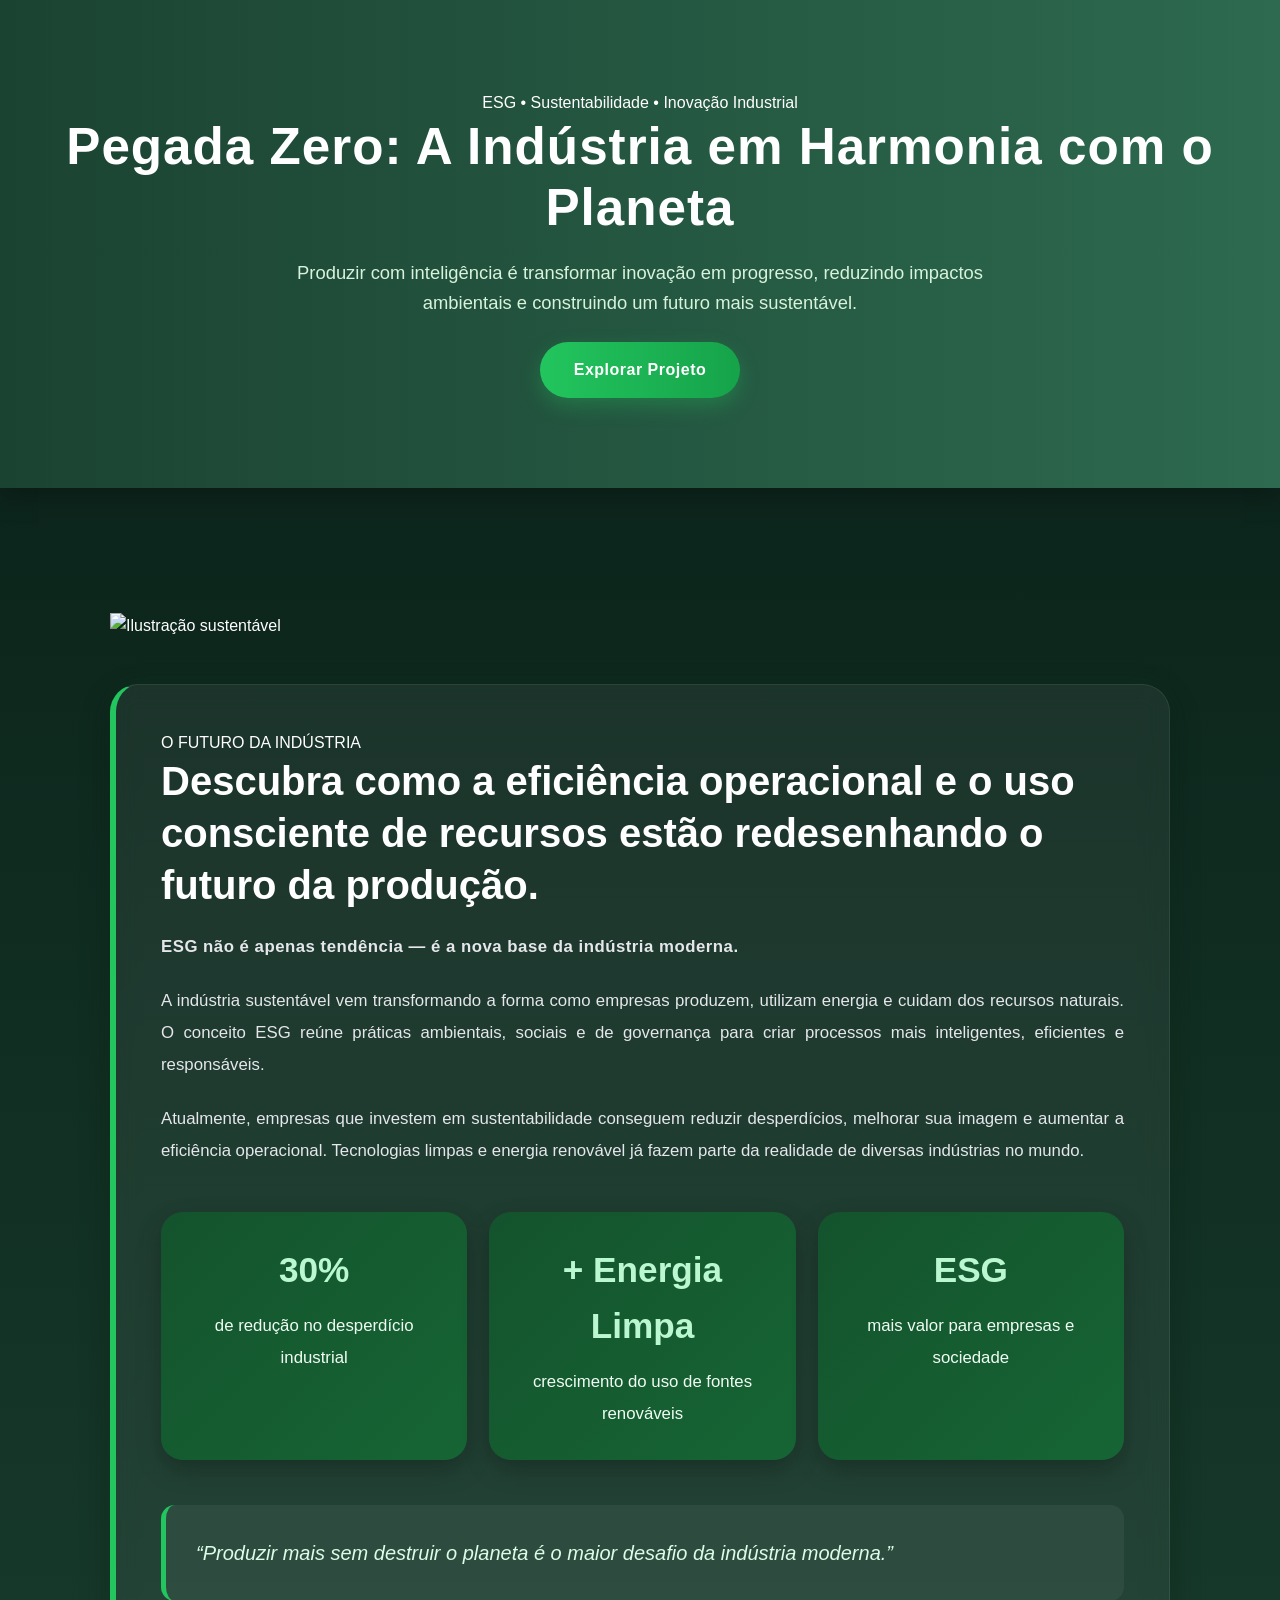
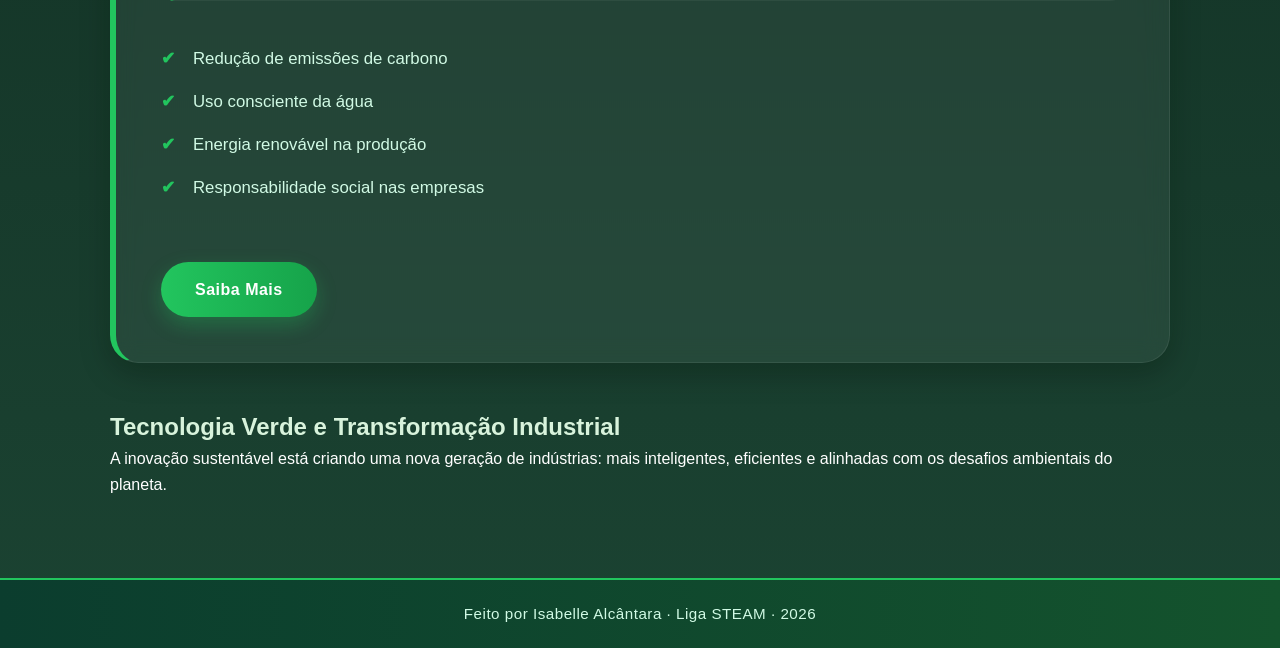
==== PI Guiado - Inicio Guiado/index.html @ 52910579 "Primeiro commit" ====
<!DOCTYPE html>
<html lang="pt-BR">

<head>
  <meta charset="UTF-8">
  <meta name="viewport" content="width=device-width, initial-scale=1.0">

  <!-- ========================================================
       NÍVEL 1 — CARTAZ DIGITAL
       Liga STEAM / ArcelorMittal
  ========================================================

       Esta é a vara. Você pesca.

       O QUE FAZER:
       1. Troque o título da aba (tag <title> abaixo)
       2. Pense no recorte do tema (água? aço verde? reciclagem? energia?)
       3. Vá descendo o arquivo e preenchendo cada bloco marcado com TODO

  ======================================================== -->

  <title>Pegada Zero: A Indústria em Harmonia com o Planeta</title>

  <link rel="stylesheet" href="style.css">
</head>

<body>

  <!-- ========================================================
       HERO / CABEÇALHO PRINCIPAL
  ======================================================== -->

  <header class="hero">

    <div class="overlay"></div>

    <div class="hero-conteudo">

      <span class="tag">
        ESG • Sustentabilidade • Inovação Industrial
      </span>

      <h1>
        Pegada Zero:
        <span>A Indústria em Harmonia com o Planeta</span>
      </h1>

      <p class="descricao">
        Produzir com inteligência é transformar inovação em progresso,
        reduzindo impactos ambientais e construindo um futuro mais sustentável.
      </p>

      <div class="hero-botoes">

        <a href="#" class="botao">
          Explorar Projeto
        </a>

        

      </div>

    </div>

  </header>

  <!-- ========================================================
       CONTEÚDO PRINCIPAL
  ======================================================== -->

  <main>

    <!-- ========================================================
         IMAGEM PRINCIPAL
    ======================================================== -->

    <section class="imagem-topo">

      <img
  class="imagem-principal"
  src="https://plus.unsplash.com/premium_vector-1719367139211-4d32231bd87e?w=500&auto=format&fit=crop&q=60"
  alt="Ilustração sustentável"
>

    </section>

    <!-- ========================================================
         SEÇÃO DESTAQUE
    ======================================================== -->

    <section class="destaque">

      <span class="mini-tag">
        O FUTURO DA INDÚSTRIA
      </span>

      <h2>
        Descubra como a eficiência operacional e o uso consciente
        de recursos estão redesenhando o futuro da produção.
      </h2>

      <p class="subtitulo">
        ESG não é apenas tendência — é a nova base da indústria moderna.
      </p>

    

      <p>
        A indústria sustentável vem transformando a forma como empresas produzem,
        utilizam energia e cuidam dos recursos naturais. O conceito ESG reúne práticas
        ambientais, sociais e de governança para criar processos mais inteligentes,
        eficientes e responsáveis.
      </p>

      <p>
        Atualmente, empresas que investem em sustentabilidade conseguem reduzir desperdícios,
        melhorar sua imagem e aumentar a eficiência operacional. Tecnologias limpas
        e energia renovável já fazem parte da realidade de diversas indústrias no mundo.
      </p>

      <!-- ========================================================
           CARDS DE DADOS
      ======================================================== -->

      <div class="dados">

        <div class="card">
          <h3>30%</h3>
          <p>de redução no desperdício industrial</p>
        </div>

        <div class="card">
          <h3>+ Energia Limpa</h3>
          <p>crescimento do uso de fontes renováveis</p>
        </div>

        <div class="card">
          <h3>ESG</h3>
          <p>mais valor para empresas e sociedade</p>
        </div>

      </div>

      <!-- ========================================================
           FRASE DE IMPACTO
      ======================================================== -->

      <blockquote>
        “Produzir mais sem destruir o planeta é o maior desafio da indústria moderna.”
      </blockquote>

      <!-- ========================================================
           LISTA DE AÇÕES
      ======================================================== -->

      <ul>
        <li>Redução de emissões de carbono</li>
        <li>Uso consciente da água</li>
        <li>Energia renovável na produção</li>
        <li>Responsabilidade social nas empresas</li>
      </ul>

      <!-- ========================================================
           BOTÃO
      ======================================================== -->

      <a href="#" class="botao">
        Saiba Mais
      </a>

    </section>

    <!-- ========================================================
         SEÇÃO EXTRA
    ======================================================== -->

    <section class="extra">

      <h2>
        Tecnologia Verde e Transformação Industrial
      </h2>

      <p>
        A inovação sustentável está criando uma nova geração de indústrias:
        mais inteligentes, eficientes e alinhadas com os desafios ambientais do planeta.
      </p>

    </section>

  </main>

  <!-- ========================================================
       RODAPÉ
  ======================================================== -->

  <footer>

  <p>
    Feito por Isabelle Alcântara · Liga STEAM · 2026
  </p>

</footer>
---- PI Guiado - Inicio Guiado/style.css ----
/* ========================================================
   RESET BÁSICO
======================================================== */

* {
  margin: 0;
  padding: 0;
  box-sizing: border-box;
}

/* ========================================================
   BODY
======================================================== */

body {
  font-family: Arial, sans-serif;
  line-height: 1.6;

  background: linear-gradient(to bottom, #081c15, #1b4332);

  color: #ffffff;
}

/* ========================================================
   HEADER / HERO
======================================================== */

header {
  background: linear-gradient(to right, #1b4332, #2d6a4f);

  color: white;

  text-align: center;

  padding: 90px 20px;

  box-shadow: 0 8px 25px rgba(0, 0, 0, 0.25);
}

header h1 {
  font-size: 3.2rem;

  margin-bottom: 20px;

  letter-spacing: 1px;

  line-height: 1.2;
}

header p {
  max-width: 750px;

  margin: 0 auto;

  font-size: 1.15rem;

  color: #d8f3dc;
}

/* ========================================================
   MAIN
======================================================== */

main {
  max-width: 1100px;

  margin: 60px auto;

  padding: 20px;
}

/* ========================================================
   IMAGEM GLOBAL
======================================================== */

img {
  max-width: 100%;
}

/* ========================================================
   SEÇÃO DESTAQUE
======================================================== */

.destaque {
  background: rgba(255, 255, 255, 0.06);

  border: 1px solid rgba(255, 255, 255, 0.08);

  border-left: 6px solid #22c55e;

  border-radius: 28px;

  backdrop-filter: blur(12px);

  padding: 45px;

  color: white;

  transition: 0.4s ease;

  box-shadow:
    0 10px 30px rgba(0, 0, 0, 0.25),
    0 0 30px rgba(34, 197, 94, 0.05);
}

/* ========================================================
   EFEITO HOVER NA SEÇÃO
======================================================== */

.destaque:hover {
  background: rgba(26, 95, 122, 0.18);

  transform: translateY(-4px);

  box-shadow:
    0 15px 35px rgba(0, 0, 0, 0.3),
    0 0 25px rgba(26, 95, 122, 0.25);
}

/* ========================================================
   TÍTULOS
======================================================== */

.destaque h2 {
  font-size: 2.5rem;

  line-height: 1.3;

  margin-bottom: 20px;

  color: #ffffff;

  transition: 0.3s ease;
}

.destaque:hover h2 {
  color: #bbf7d0;
}

section h2 {
  color: #d8f3dc;
}

/* ========================================================
   SUBTÍTULO
======================================================== */

.subtitulo {
  font-size: 1.2rem;

  color: #86efac;

  margin-bottom: 35px;

  font-weight: 600;

  letter-spacing: 0.5px;
}

/* ========================================================
   FOTO PRINCIPAL
======================================================== */

.destaque img {
  width: 55%;

  max-width: 480px;

  height: auto;

  display: block;

  margin: 40px auto;

  border-radius: 24px;

  object-fit: cover;

  border: 3px solid rgba(255, 255, 255, 0.08);

  box-shadow:
    0 15px 35px rgba(0, 0, 0, 0.35),
    0 0 25px rgba(34, 197, 94, 0.15);

  transition: 0.4s ease;
}

/* ========================================================
   EFEITO DA FOTO
======================================================== */

.destaque img:hover {
  transform: scale(1.02);

  box-shadow:
    0 20px 45px rgba(0, 0, 0, 0.4),
    0 0 35px rgba(34, 197, 94, 0.25);
}

/* ========================================================
   PARÁGRAFOS
======================================================== */

.destaque p {
  font-size: 1.05rem;

  line-height: 1.9;

  margin-bottom: 22px;

  color: #e5e7eb;

  text-align: justify;

  transition: 0.3s ease;
}

.destaque:hover p {
  color: #f5ebe0;
}

/* ========================================================
   CARDS
======================================================== */

.dados {
  display: flex;

  flex-wrap: wrap;

  gap: 22px;

  margin: 45px 0;
}

.card {
  flex: 1;

  min-width: 220px;

  background: linear-gradient(135deg, #14532d, #166534);

  padding: 30px;

  border-radius: 22px;

  text-align: center;

  transition: 0.3s ease;

  box-shadow: 0 10px 25px rgba(0, 0, 0, 0.25);
}

.card:hover {
  transform: translateY(-8px) scale(1.02);
}

.card h3 {
  font-size: 2.2rem;

  color: #bbf7d0;

  margin-bottom: 12px;
}

.card p {
  margin: 0;

  color: #f0fdf4;

  text-align: center;
}

/* ========================================================
   FRASE DE IMPACTO
======================================================== */

blockquote {
  margin: 45px 0;

  padding: 30px;

  border-left: 5px solid #22c55e;

  background: rgba(255, 255, 255, 0.05);

  border-radius: 14px;

  font-size: 1.25rem;

  font-style: italic;

  color: #dcfce7;

  line-height: 1.8;
}

/* ========================================================
   LISTA
======================================================== */

.destaque ul {
  margin: 35px 0;

  padding-left: 0;
}

.destaque li {
  list-style: none;

  position: relative;

  padding-left: 32px;

  margin-bottom: 16px;

  font-size: 1.05rem;

  color: #d1fae5;
}

.destaque li::before {
  content: "✔";

  position: absolute;

  left: 0;

  color: #22c55e;

  font-weight: bold;
}

/* ========================================================
   BOTÃO
======================================================== */

.botao {
  display: inline-block;

  margin-top: 25px;

  background: linear-gradient(90deg, #22c55e, #16a34a);

  color: white;

  text-decoration: none;

  padding: 15px 34px;

  border-radius: 999px;

  font-weight: bold;

  letter-spacing: 0.5px;

  transition: 0.3s ease;

  box-shadow: 0 8px 20px rgba(34, 197, 94, 0.3);
}

.botao:hover {
  transform: scale(1.05);

  box-shadow: 0 10px 28px rgba(34, 197, 94, 0.5);
}

/* ========================================================
   ESPAÇAMENTO ENTRE SEÇÕES
======================================================== */

section {
  margin-top: 45px;
}

/* ========================================================
   FOOTER
======================================================== */

footer {
  background: linear-gradient(90deg, #0b3d2e, #14532d);

  color: #d1fae5;

  text-align: center;

  padding: 22px;

  margin-top: 60px;

  border-top: 2px solid #22c55e;

  font-size: 0.95rem;

  letter-spacing: 0.5px;
}
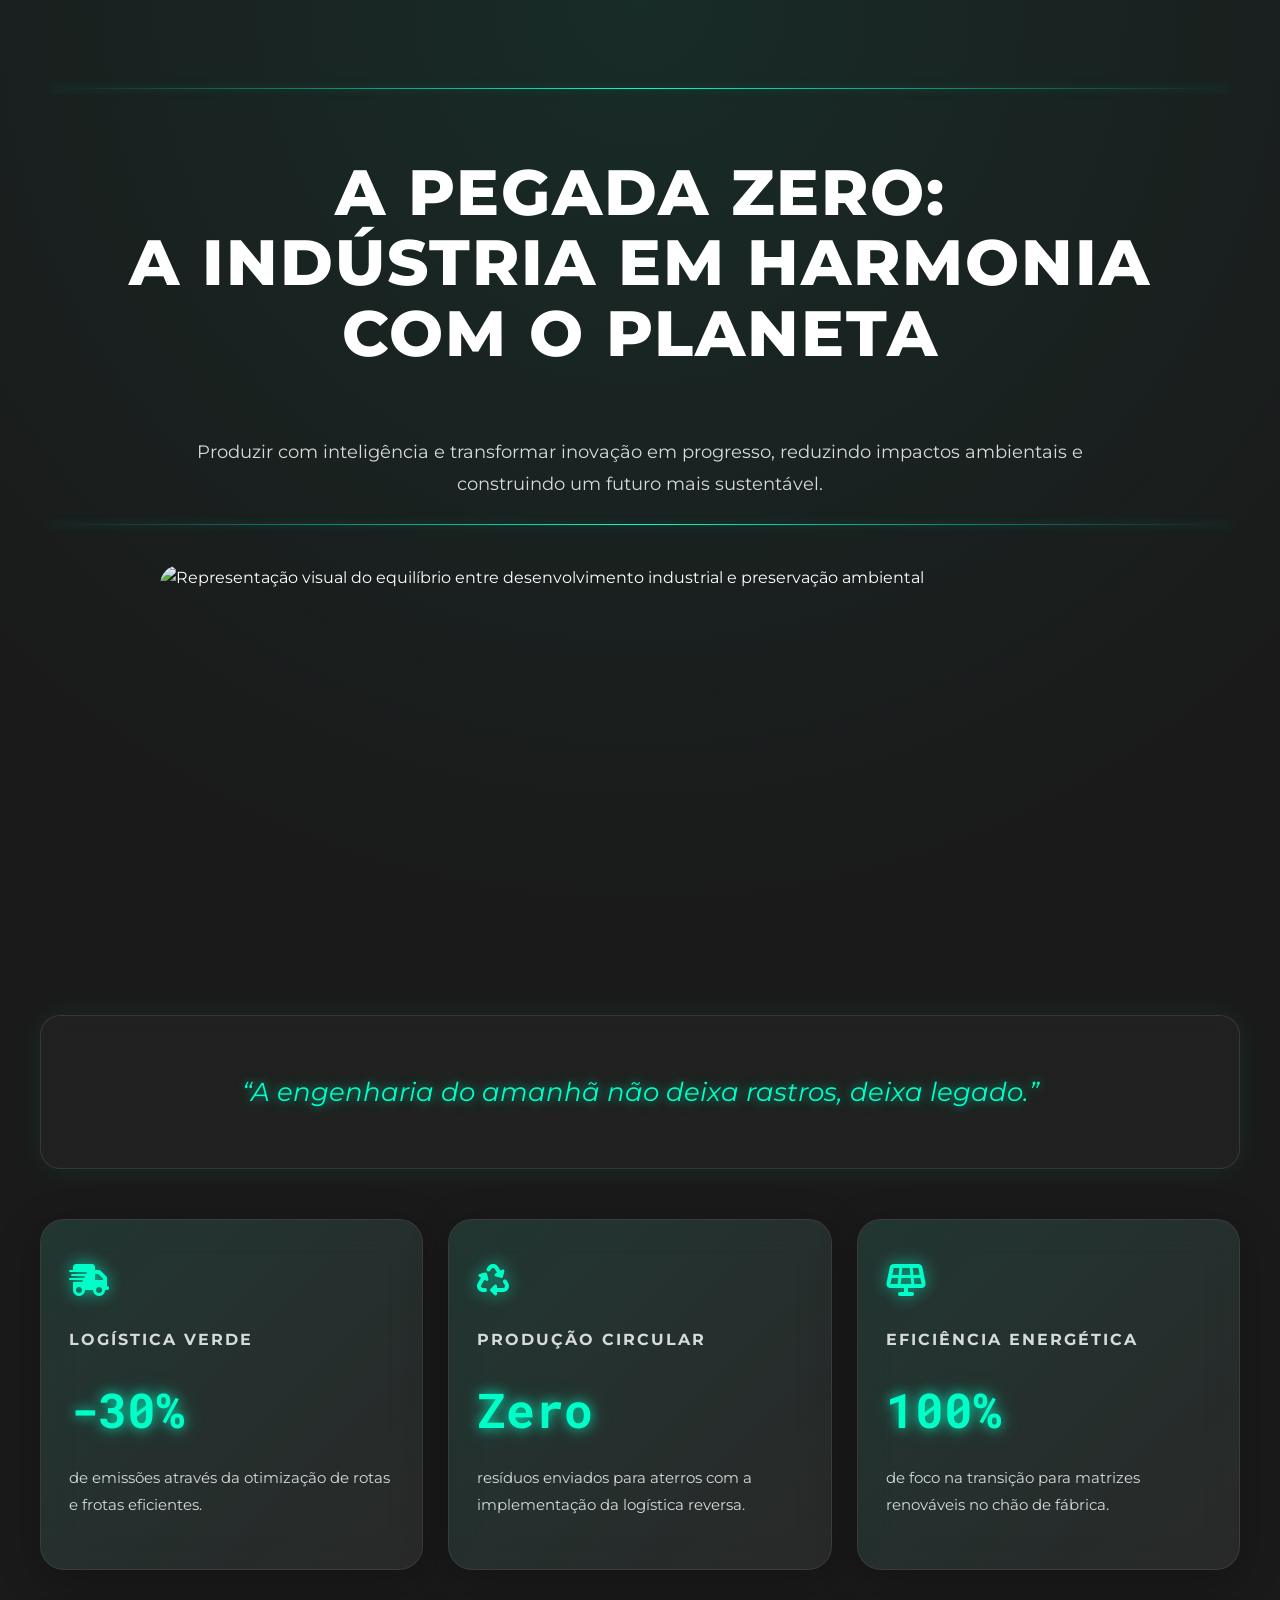
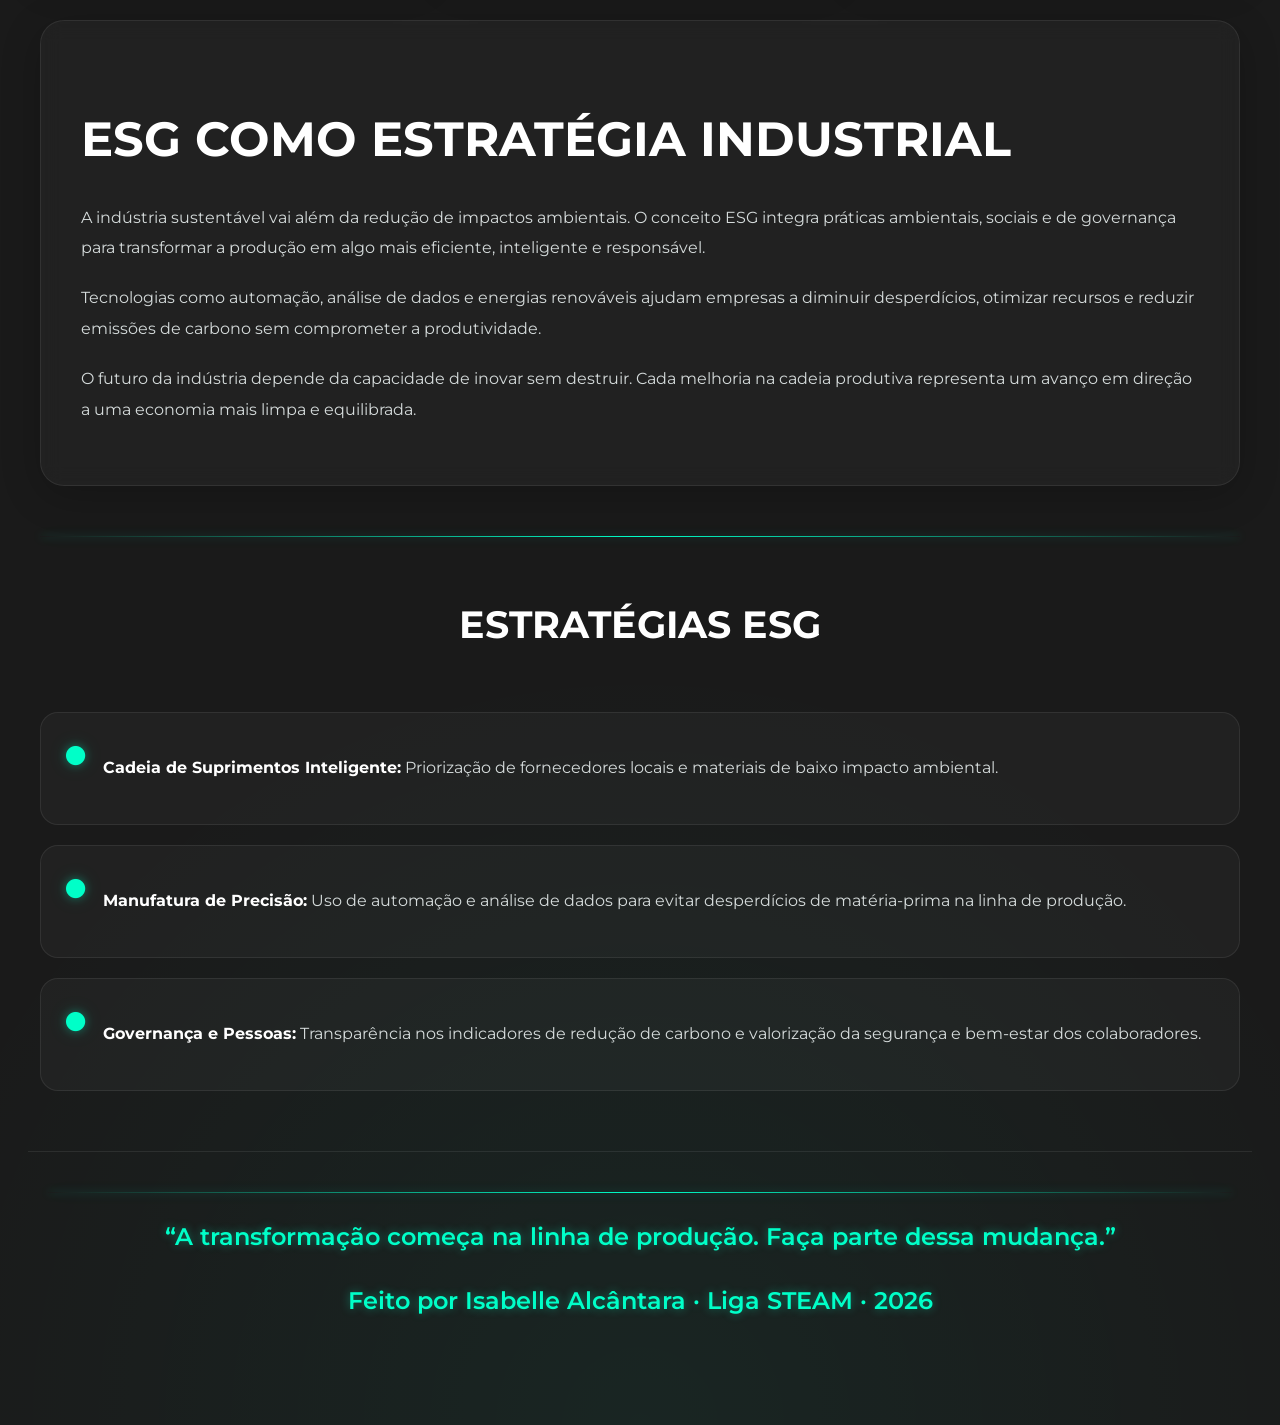
==== commit afe28242: "Atualizando projeto" ====
--- a/PI Guiado - Inicio Guiado/index.html
+++ b/PI Guiado - Inicio Guiado/index.html
@@ -1,6 +1,5 @@
 <!DOCTYPE html>
 <html lang="pt-BR">
-
 <head>
   <meta charset="UTF-8">
   <meta name="viewport" content="width=device-width, initial-scale=1.0">
@@ -8,195 +7,255 @@
   <!-- ========================================================
        NÍVEL 1 — CARTAZ DIGITAL
        Liga STEAM / ArcelorMittal
-  ========================================================
-
-       Esta é a vara. Você pesca.
-
-       O QUE FAZER:
-       1. Troque o título da aba (tag <title> abaixo)
-       2. Pense no recorte do tema (água? aço verde? reciclagem? energia?)
-       3. Vá descendo o arquivo e preenchendo cada bloco marcado com TODO
-
-  ======================================================== -->
-
-  <title>Pegada Zero: A Indústria em Harmonia com o Planeta</title>
-
+       ======================================================== -->
+
+  <title>A Pegada Zero | ESG na Indústria</title>
+
+  
+
+  <!-- GOOGLE FONTS -->
+  <link rel="preconnect" href="https://fonts.googleapis.com">
+  <link rel="preconnect" href="https://fonts.gstatic.com" crossorigin>
+
+  <link href="https://fonts.googleapis.com/css2?family=Montserrat:wght@400;500;600;700;800&family=Roboto+Mono:wght@400;500;700&display=swap" rel="stylesheet">
+
+  <!-- FONT AWESOME -->
+  <link rel="stylesheet"
+    href="https://cdnjs.cloudflare.com/ajax/libs/font-awesome/6.5.2/css/all.min.css"
+  />
+
+  <!-- CSS -->
   <link rel="stylesheet" href="style.css">
+
 </head>
 
 <body>
 
   <!-- ========================================================
-       HERO / CABEÇALHO PRINCIPAL
-  ======================================================== -->
-
-  <header class="hero">
-
-    <div class="overlay"></div>
-
-    <div class="hero-conteudo">
-
-      <span class="tag">
-        ESG • Sustentabilidade • Inovação Industrial
-      </span>
-
-      <h1>
-        Pegada Zero:
-        <span>A Indústria em Harmonia com o Planeta</span>
-      </h1>
-
-      <p class="descricao">
-        Produzir com inteligência é transformar inovação em progresso,
-        reduzindo impactos ambientais e construindo um futuro mais sustentável.
-      </p>
-
-      <div class="hero-botoes">
-
-        <a href="#" class="botao">
-          Explorar Projeto
-        </a>
-
-        
+       CABEÇALHO
+       ======================================================== -->
+  <header>
+
+    <div class="line"></div>
+
+    <h1>
+      A Pegada Zero:
+      <br>
+      A Indústria em Harmonia com o Planeta
+    </h1>
+
+    <p>
+      Produzir com inteligência e transformar inovação em progresso,
+      reduzindo impactos ambientais e construindo um futuro mais sustentável.
+    </p>
+
+    <div class="line"></div>
+
+  </header>
+
+  <!-- ========================================================
+       CONTEÚDO PRINCIPAL
+       ======================================================== -->
+  <main>
+
+    <!-- IMAGEM PRINCIPAL -->
+    <img
+      src="https://images.pexels.com/photos/34287570/pexels-photo-34287570.jpeg"
+      alt="Representação visual do equilíbrio entre desenvolvimento industrial e preservação ambiental"
+      class="banner"
+    >
+
+    <!-- ========================================================
+         FRASE IMPACTO
+         ======================================================== -->
+    <section class="impact">
+
+      <p>
+        “A engenharia do amanhã não deixa rastros, deixa legado.”
+      </p>
+
+    </section>
+
+    <!-- ========================================================
+         CARDS ESG
+         ======================================================== -->
+    <section class="cards">
+
+      <!-- CARD 1 -->
+      <article class="card">
+
+        <div class="card-content">
+
+          <div class="icon">
+            <i class="fa-solid fa-truck-fast"></i>
+          </div>
+
+          <h3>Logística Verde</h3>
+
+          <div class="metric">-30%</div>
+
+          <p>
+            de emissões através da otimização de rotas
+            e frotas eficientes.
+          </p>
+
+        </div>
+
+      </article>
+
+      <!-- CARD 2 -->
+      <article class="card">
+
+        <div class="card-content">
+
+          <div class="icon">
+            <i class="fa-solid fa-recycle"></i>
+          </div>
+
+          <h3>Produção Circular</h3>
+
+          <div class="metric">Zero</div>
+
+          <p>
+            resíduos enviados para aterros com a
+            implementação da logística reversa.
+          </p>
+
+        </div>
+
+      </article>
+
+      <!-- CARD 3 -->
+      <article class="card">
+
+        <div class="card-content">
+
+          <div class="icon">
+            <i class="fa-solid fa-solar-panel"></i>
+          </div>
+
+          <h3>Eficiência Energética</h3>
+
+          <div class="metric">100%</div>
+
+          <p>
+            de foco na transição para matrizes renováveis
+            no chão de fábrica.
+          </p>
+
+        </div>
+
+      </article>
+
+    </section>
+
+    <!-- ========================================================
+         BLOCO PRINCIPAL
+         ======================================================== -->
+    <section class="destaque">
+
+      <h2>ESG como Estratégia Industrial</h2>
+
+      <p>
+        A indústria sustentável vai além da redução de impactos ambientais.
+        O conceito ESG integra práticas ambientais, sociais e de governança
+        para transformar a produção em algo mais eficiente, inteligente e responsável.
+      </p>
+
+      <p>
+        Tecnologias como automação, análise de dados e energias renováveis
+        ajudam empresas a diminuir desperdícios, otimizar recursos e reduzir
+        emissões de carbono sem comprometer a produtividade.
+      </p>
+
+      <p>
+        O futuro da indústria depende da capacidade de inovar sem destruir.
+        Cada melhoria na cadeia produtiva representa um avanço em direção
+        a uma economia mais limpa e equilibrada.
+      </p>
+
+    </section>
+
+    <!-- ========================================================
+         LISTA DE AÇÕES
+         ======================================================== -->
+    <section class="actions">
+
+      <div class="line"></div>
+
+      <h2>Estratégias ESG</h2>
+
+      <div class="action-list">
+
+        <div class="action-item">
+
+          <div class="bullet">
+            <i class="fa-solid fa-circle"></i>
+          </div>
+
+          <p>
+            <strong>Cadeia de Suprimentos Inteligente:</strong>
+            Priorização de fornecedores locais e materiais
+            de baixo impacto ambiental.
+          </p>
+
+        </div>
+
+        <div class="action-item">
+
+          <div class="bullet">
+            <i class="fa-solid fa-circle"></i>
+          </div>
+
+          <p>
+            <strong>Manufatura de Precisão:</strong>
+            Uso de automação e análise de dados
+            para evitar desperdícios de matéria-prima
+            na linha de produção.
+          </p>
+
+        </div>
+
+        <div class="action-item">
+
+          <div class="bullet">
+            <i class="fa-solid fa-circle"></i>
+          </div>
+
+          <p>
+            <strong>Governança e Pessoas:</strong>
+            Transparência nos indicadores de redução
+            de carbono e valorização da segurança e
+            bem-estar dos colaboradores.
+          </p>
+
+        </div>
 
       </div>
 
-    </div>
-
-  </header>
-
-  <!-- ========================================================
-       CONTEÚDO PRINCIPAL
-  ======================================================== -->
-
-  <main>
-
-    <!-- ========================================================
-         IMAGEM PRINCIPAL
-    ======================================================== -->
-
-    <section class="imagem-topo">
-
-      <img
-  class="imagem-principal"
-  src="https://plus.unsplash.com/premium_vector-1719367139211-4d32231bd87e?w=500&auto=format&fit=crop&q=60"
-  alt="Ilustração sustentável"
->
-
-    </section>
-
-    <!-- ========================================================
-         SEÇÃO DESTAQUE
-    ======================================================== -->
-
-    <section class="destaque">
-
-      <span class="mini-tag">
-        O FUTURO DA INDÚSTRIA
-      </span>
-
-      <h2>
-        Descubra como a eficiência operacional e o uso consciente
-        de recursos estão redesenhando o futuro da produção.
-      </h2>
-
-      <p class="subtitulo">
-        ESG não é apenas tendência — é a nova base da indústria moderna.
-      </p>
-
-    
-
-      <p>
-        A indústria sustentável vem transformando a forma como empresas produzem,
-        utilizam energia e cuidam dos recursos naturais. O conceito ESG reúne práticas
-        ambientais, sociais e de governança para criar processos mais inteligentes,
-        eficientes e responsáveis.
-      </p>
-
-      <p>
-        Atualmente, empresas que investem em sustentabilidade conseguem reduzir desperdícios,
-        melhorar sua imagem e aumentar a eficiência operacional. Tecnologias limpas
-        e energia renovável já fazem parte da realidade de diversas indústrias no mundo.
-      </p>
-
-      <!-- ========================================================
-           CARDS DE DADOS
-      ======================================================== -->
-
-      <div class="dados">
-
-        <div class="card">
-          <h3>30%</h3>
-          <p>de redução no desperdício industrial</p>
-        </div>
-
-        <div class="card">
-          <h3>+ Energia Limpa</h3>
-          <p>crescimento do uso de fontes renováveis</p>
-        </div>
-
-        <div class="card">
-          <h3>ESG</h3>
-          <p>mais valor para empresas e sociedade</p>
-        </div>
-
-      </div>
-
-      <!-- ========================================================
-           FRASE DE IMPACTO
-      ======================================================== -->
-
-      <blockquote>
-        “Produzir mais sem destruir o planeta é o maior desafio da indústria moderna.”
-      </blockquote>
-
-      <!-- ========================================================
-           LISTA DE AÇÕES
-      ======================================================== -->
-
-      <ul>
-        <li>Redução de emissões de carbono</li>
-        <li>Uso consciente da água</li>
-        <li>Energia renovável na produção</li>
-        <li>Responsabilidade social nas empresas</li>
-      </ul>
-
-      <!-- ========================================================
-           BOTÃO
-      ======================================================== -->
-
-      <a href="#" class="botao">
-        Saiba Mais
-      </a>
-
-    </section>
-
-    <!-- ========================================================
-         SEÇÃO EXTRA
-    ======================================================== -->
-
-    <section class="extra">
-
-      <h2>
-        Tecnologia Verde e Transformação Industrial
-      </h2>
-
-      <p>
-        A inovação sustentável está criando uma nova geração de indústrias:
-        mais inteligentes, eficientes e alinhadas com os desafios ambientais do planeta.
-      </p>
-
     </section>
 
   </main>
 
   <!-- ========================================================
        RODAPÉ
-  ======================================================== -->
-
+       ======================================================== -->
   <footer>
 
-  <p>
-    Feito por Isabelle Alcântara · Liga STEAM · 2026
-  </p>
-
-</footer>+    <div class="line"></div>
+
+    <p>
+      “A transformação começa na linha de produção.
+      Faça parte dessa mudança.”
+    </p>
+
+    <span>
+       <p> Feito por Isabelle Alcântara · Liga STEAM · 2026 
+
+       </p>
+    </span>
+
+  </footer>
+
+</body>
+</html>
--- a/PI Guiado - Inicio Guiado/style.css
+++ b/PI Guiado - Inicio Guiado/style.css
@@ -1,396 +1,490 @@
-/* ========================================================
-   RESET BÁSICO
-======================================================== */
-
-* {
+<style>
+
+/* ===== RESET BÁSICO — não precisa mexer ===== */
+
+*{
   margin: 0;
   padding: 0;
   box-sizing: border-box;
 }
 
-/* ========================================================
-   BODY
-======================================================== */
-
-body {
+body{
   font-family: Arial, sans-serif;
   line-height: 1.6;
-
-  background: linear-gradient(to bottom, #081c15, #1b4332);
-
-  color: #ffffff;
-}
-
-/* ========================================================
-   HEADER / HERO
-======================================================== */
-
-header {
-  background: linear-gradient(to right, #1b4332, #2d6a4f);
-
-  color: white;
+}
+
+/* =====================================================
+   AQUI COMEÇA O QUE É SEU
+===================================================== */
+
+/* ===== VARIÁVEIS ===== */
+
+:root{
+  --bg: #1A1A1A;
+  --primary: #00FFC8;
+  --white: #FFFFFF;
+  --text: #D5DBDB;
+
+  --glass: rgba(255,255,255,0.05);
+  --border: rgba(255,255,255,0.10);
+
+  --shadow:
+    0 0 8px rgba(0,255,200,0.35),
+    0 0 20px rgba(0,255,200,0.15);
+
+  --gradient:
+    linear-gradient(
+      135deg,
+      rgba(0,255,200,0.10),
+      rgba(255,255,255,0.02)
+    );
+}
+
+/* ===== BODY ===== */
+
+body{
+  background:
+    radial-gradient(circle at top, rgba(0,255,200,0.08), transparent 30%),
+    radial-gradient(circle at bottom, rgba(0,255,200,0.05), transparent 25%),
+    var(--bg);
+
+  color: var(--white);
+
+  font-family: 'Montserrat', sans-serif;
+
+  min-height: 100vh;
+
+  padding: 40px 20px;
+
+  overflow-x: hidden;
+}
+
+/* ===== CABEÇALHO ===== */
+
+header{
 
   text-align: center;
 
-  padding: 90px 20px;
-
-  box-shadow: 0 8px 25px rgba(0, 0, 0, 0.25);
-}
-
-header h1 {
-  font-size: 3.2rem;
+  display: flex;
+  flex-direction: column;
+  gap: 25px;
+
+  padding: 40px 20px;
+}
+
+header h1{
+
+  font-size: clamp(2.5rem, 5vw, 5rem);
+
+  line-height: 1.1;
+
+  font-weight: 800;
+
+  text-transform: uppercase;
+
+  letter-spacing: 2px;
+}
+
+header p{
+
+  max-width: 900px;
+
+  margin: 0 auto;
+
+  color: var(--text);
+
+  font-size: 1.1rem;
+
+  line-height: 1.8;
+}
+
+/* ===== LINHA DECORATIVA ===== */
+
+.line{
+
+  width: 100%;
+
+  height: 1px;
+
+  background: linear-gradient(
+    to right,
+    transparent,
+    var(--primary),
+    transparent
+  );
+
+  box-shadow: var(--shadow);
+}
+
+/* ===== CONTEÚDO PRINCIPAL ===== */
+
+main{
+
+  max-width: 1200px;
+
+  margin: 0 auto;
+
+  display: flex;
+
+  flex-direction: column;
+
+  gap: 50px;
+}
+
+/* ===== IMAGEM ===== */
+
+img{
+
+ width: 80%;
+
+ height: 400px;
+
+ object-fit: cover;
+
+ display: block;
+
+ margin: 0 auto;
+
+ border-radius: 20px;
+}
+
+/* ===== FRASE IMPACTO ===== */
+
+.impact{
+
+  text-align: center;
+
+  padding: 30px;
+
+  border-radius: 20px;
+
+  background: rgba(255,255,255,0.03);
+
+  border: 1px solid var(--border);
+
+  backdrop-filter: blur(10px);
+
+  box-shadow: 0 0 30px rgba(0,255,200,0.08);
+}
+
+.impact p{
+
+  font-size: clamp(1.2rem, 2vw, 2rem);
+
+  font-style: italic;
+
+  color: var(--primary);
+
+  text-shadow:
+    0 0 10px rgba(0,255,200,0.5),
+    0 0 20px rgba(0,255,200,0.3);
+}
+
+/* ===== CARDS ===== */
+
+.cards{
+
+  display: grid;
+
+  grid-template-columns: repeat(3, 1fr);
+
+  gap: 25px;
+}
+
+.card{
+
+  background: var(--glass);
+
+  border: 1px solid var(--border);
+
+  backdrop-filter: blur(18px);
+
+  border-radius: 24px;
+
+  padding: 35px 28px;
+
+  position: relative;
+
+  overflow: hidden;
+
+  transition: 0.4s ease;
+
+  box-shadow:
+    0 10px 40px rgba(0,0,0,0.25);
+}
+
+.card::before{
+
+  content: "";
+
+  position: absolute;
+
+  inset: 0;
+
+  background: var(--gradient);
+
+  opacity: 0.8;
+
+  pointer-events: none;
+}
+
+.card:hover{
+
+  transform: translateY(-8px);
+
+  border-color: rgba(0,255,200,0.4);
+
+  box-shadow:
+    0 0 20px rgba(0,255,200,0.15),
+    0 0 40px rgba(0,255,200,0.08);
+}
+
+.card-content{
+
+  position: relative;
+
+  z-index: 2;
+}
+
+.icon{
+
+  font-size: 2rem;
+
+  color: var(--primary);
 
   margin-bottom: 20px;
 
-  letter-spacing: 1px;
-
-  line-height: 1.2;
-}
-
-header p {
-  max-width: 750px;
-
-  margin: 0 auto;
-
-  font-size: 1.15rem;
-
-  color: #d8f3dc;
-}
-
-/* ========================================================
-   MAIN
-======================================================== */
-
-main {
-  max-width: 1100px;
-
-  margin: 60px auto;
-
-  padding: 20px;
-}
-
-/* ========================================================
-   IMAGEM GLOBAL
-======================================================== */
-
-img {
-  max-width: 100%;
-}
-
-/* ========================================================
-   SEÇÃO DESTAQUE
-======================================================== */
-
-.destaque {
-  background: rgba(255, 255, 255, 0.06);
-
-  border: 1px solid rgba(255, 255, 255, 0.08);
-
-  border-left: 6px solid #22c55e;
-
-  border-radius: 28px;
-
-  backdrop-filter: blur(12px);
-
-  padding: 45px;
-
-  color: white;
-
-  transition: 0.4s ease;
+  text-shadow: 0 0 15px rgba(0,255,200,0.7);
+}
+
+.card h3{
+
+  font-size: 1rem;
+
+  letter-spacing: 2px;
+
+  text-transform: uppercase;
+
+  color: var(--text);
+
+  margin-bottom: 20px;
+}
+
+.metric{
+
+  font-family: 'Roboto Mono', monospace;
+
+  font-size: 3rem;
+
+  font-weight: 700;
+
+  color: var(--primary);
+
+  margin-bottom: 15px;
+
+  text-shadow:
+    0 0 12px rgba(0,255,200,0.8),
+    0 0 25px rgba(0,255,200,0.3);
+}
+
+.card p{
+
+  color: var(--text);
+
+  line-height: 1.8;
+
+  font-size: 0.95rem;
+}
+
+/* ===== BLOCO DESTAQUE ===== */
+
+.destaque{
+
+  background: rgba(255,255,255,0.03);
+
+  border: 1px solid rgba(255,255,255,0.08);
+
+  border-radius: 24px;
+
+  padding: 40px;
+
+  backdrop-filter: blur(10px);
 
   box-shadow:
-    0 10px 30px rgba(0, 0, 0, 0.25),
-    0 0 30px rgba(34, 197, 94, 0.05);
-}
-
-/* ========================================================
-   EFEITO HOVER NA SEÇÃO
-======================================================== */
-
-.destaque:hover {
-  background: rgba(26, 95, 122, 0.18);
-
-  transform: translateY(-4px);
-
-  box-shadow:
-    0 15px 35px rgba(0, 0, 0, 0.3),
-    0 0 25px rgba(26, 95, 122, 0.25);
-}
-
-/* ========================================================
-   TÍTULOS
-======================================================== */
-
-.destaque h2 {
-  font-size: 2.5rem;
-
-  line-height: 1.3;
+    0 10px 40px rgba(0,0,0,0.20);
+}
+
+.destaque h2{
+
+  font-size: clamp(2rem, 4vw, 3rem);
+
+  margin-bottom: 25px;
+
+  text-transform: uppercase;
+}
+
+.destaque p{
+
+  color: var(--text);
+
+  line-height: 1.9;
 
   margin-bottom: 20px;
-
-  color: #ffffff;
+}
+
+/* ===== AÇÕES ESG ===== */
+
+.actions{
+
+  display: flex;
+
+  flex-direction: column;
+
+  gap: 25px;
+}
+
+.actions h2{
+
+  text-align: center;
+
+  font-size: clamp(1.8rem, 3vw, 3rem);
+
+  text-transform: uppercase;
+}
+
+.action-list{
+
+  display: flex;
+
+  flex-direction: column;
+
+  gap: 20px;
+}
+
+.action-item{
+
+  display: flex;
+
+  align-items: flex-start;
+
+  gap: 18px;
+
+  padding: 25px;
+
+  background: rgba(255,255,255,0.03);
+
+  border: 1px solid rgba(255,255,255,0.08);
+
+  border-radius: 18px;
 
   transition: 0.3s ease;
 }
 
-.destaque:hover h2 {
-  color: #bbf7d0;
-}
-
-section h2 {
-  color: #d8f3dc;
-}
-
-/* ========================================================
-   SUBTÍTULO
-======================================================== */
-
-.subtitulo {
+.action-item:hover{
+
+  border-color: rgba(0,255,200,0.3);
+
+  transform: translateX(6px);
+}
+
+.bullet{
+
+  color: var(--primary);
+
   font-size: 1.2rem;
 
-  color: #86efac;
-
-  margin-bottom: 35px;
+  margin-top: 3px;
+
+  text-shadow: var(--shadow);
+}
+
+.action-item p{
+
+  color: var(--text);
+
+  line-height: 1.8;
+}
+
+.action-item strong{
+
+  color: var(--white);
+}
+
+/* ===== RODAPÉ ===== */
+
+footer{
+
+  margin-top: 60px;
+
+  text-align: center;
+
+  padding: 40px 20px;
+
+  border-top: 1px solid rgba(255,255,255,0.08);
+}
+
+footer p{
+
+  color: var(--primary);
+
+  font-size: clamp(1rem, 2vw, 1.5rem);
 
   font-weight: 600;
 
-  letter-spacing: 0.5px;
-}
-
-/* ========================================================
-   FOTO PRINCIPAL
-======================================================== */
-
-.destaque img {
-  width: 55%;
-
-  max-width: 480px;
-
-  height: auto;
-
-  display: block;
-
-  margin: 40px auto;
-
-  border-radius: 24px;
-
-  object-fit: cover;
-
-  border: 3px solid rgba(255, 255, 255, 0.08);
-
-  box-shadow:
-    0 15px 35px rgba(0, 0, 0, 0.35),
-    0 0 25px rgba(34, 197, 94, 0.15);
-
-  transition: 0.4s ease;
-}
-
-/* ========================================================
-   EFEITO DA FOTO
-======================================================== */
-
-.destaque img:hover {
-  transform: scale(1.02);
-
-  box-shadow:
-    0 20px 45px rgba(0, 0, 0, 0.4),
-    0 0 35px rgba(34, 197, 94, 0.25);
-}
-
-/* ========================================================
-   PARÁGRAFOS
-======================================================== */
-
-.destaque p {
-  font-size: 1.05rem;
-
-  line-height: 1.9;
-
-  margin-bottom: 22px;
-
-  color: #e5e7eb;
-
-  text-align: justify;
-
-  transition: 0.3s ease;
-}
-
-.destaque:hover p {
-  color: #f5ebe0;
-}
-
-/* ========================================================
-   CARDS
-======================================================== */
-
-.dados {
-  display: flex;
-
-  flex-wrap: wrap;
-
-  gap: 22px;
-
-  margin: 45px 0;
-}
-
-.card {
-  flex: 1;
-
-  min-width: 220px;
-
-  background: linear-gradient(135deg, #14532d, #166534);
-
-  padding: 30px;
-
-  border-radius: 22px;
-
-  text-align: center;
-
-  transition: 0.3s ease;
-
-  box-shadow: 0 10px 25px rgba(0, 0, 0, 0.25);
-}
-
-.card:hover {
-  transform: translateY(-8px) scale(1.02);
-}
-
-.card h3 {
-  font-size: 2.2rem;
-
-  color: #bbf7d0;
-
-  margin-bottom: 12px;
-}
-
-.card p {
-  margin: 0;
-
-  color: #f0fdf4;
-
-  text-align: center;
-}
-
-/* ========================================================
-   FRASE DE IMPACTO
-======================================================== */
-
-blockquote {
-  margin: 45px 0;
-
-  padding: 30px;
-
-  border-left: 5px solid #22c55e;
-
-  background: rgba(255, 255, 255, 0.05);
-
-  border-radius: 14px;
-
-  font-size: 1.25rem;
-
-  font-style: italic;
-
-  color: #dcfce7;
-
-  line-height: 1.8;
-}
-
-/* ========================================================
-   LISTA
-======================================================== */
-
-.destaque ul {
-  margin: 35px 0;
-
-  padding-left: 0;
-}
-
-.destaque li {
-  list-style: none;
-
-  position: relative;
-
-  padding-left: 32px;
-
-  margin-bottom: 16px;
-
-  font-size: 1.05rem;
-
-  color: #d1fae5;
-}
-
-.destaque li::before {
-  content: "✔";
-
-  position: absolute;
-
-  left: 0;
-
-  color: #22c55e;
-
-  font-weight: bold;
-}
-
-/* ========================================================
-   BOTÃO
-======================================================== */
-
-.botao {
-  display: inline-block;
-
-  margin-top: 25px;
-
-  background: linear-gradient(90deg, #22c55e, #16a34a);
-
-  color: white;
-
-  text-decoration: none;
-
-  padding: 15px 34px;
-
-  border-radius: 999px;
-
-  font-weight: bold;
-
-  letter-spacing: 0.5px;
-
-  transition: 0.3s ease;
-
-  box-shadow: 0 8px 20px rgba(34, 197, 94, 0.3);
-}
-
-.botao:hover {
-  transform: scale(1.05);
-
-  box-shadow: 0 10px 28px rgba(34, 197, 94, 0.5);
-}
-
-/* ========================================================
-   ESPAÇAMENTO ENTRE SEÇÕES
-======================================================== */
-
-section {
-  margin-top: 45px;
-}
-
-/* ========================================================
-   FOOTER
-======================================================== */
-
-footer {
-  background: linear-gradient(90deg, #0b3d2e, #14532d);
-
-  color: #d1fae5;
-
-  text-align: center;
-
-  padding: 22px;
-
-  margin-top: 60px;
-
-  border-top: 2px solid #22c55e;
-
-  font-size: 0.95rem;
-
-  letter-spacing: 0.5px;
-}+  margin-bottom: 15px;
+
+  line-height: 1.7;
+
+  text-shadow:
+    0 0 10px rgba(0,255,200,0.4);
+}
+
+footer span{
+
+  color: var(--text);
+
+  font-size: 0.9rem;
+}
+
+/* ===== RESPONSIVIDADE ===== */
+
+@media(max-width: 950px){
+
+  .cards{
+    grid-template-columns: 1fr;
+  }
+
+  main{
+    gap: 40px;
+  }
+
+  .card{
+    padding: 30px 24px;
+  }
+
+}
+
+@media(max-width: 600px){
+
+  body{
+    padding: 25px 15px;
+  }
+
+  header p{
+    font-size: 1rem;
+  }
+
+  .impact{
+    padding: 25px 20px;
+  }
+
+  .action-item{
+    padding: 20px;
+  }
+
+  .destaque{
+    padding: 30px 22px;
+  }
+
+}
+
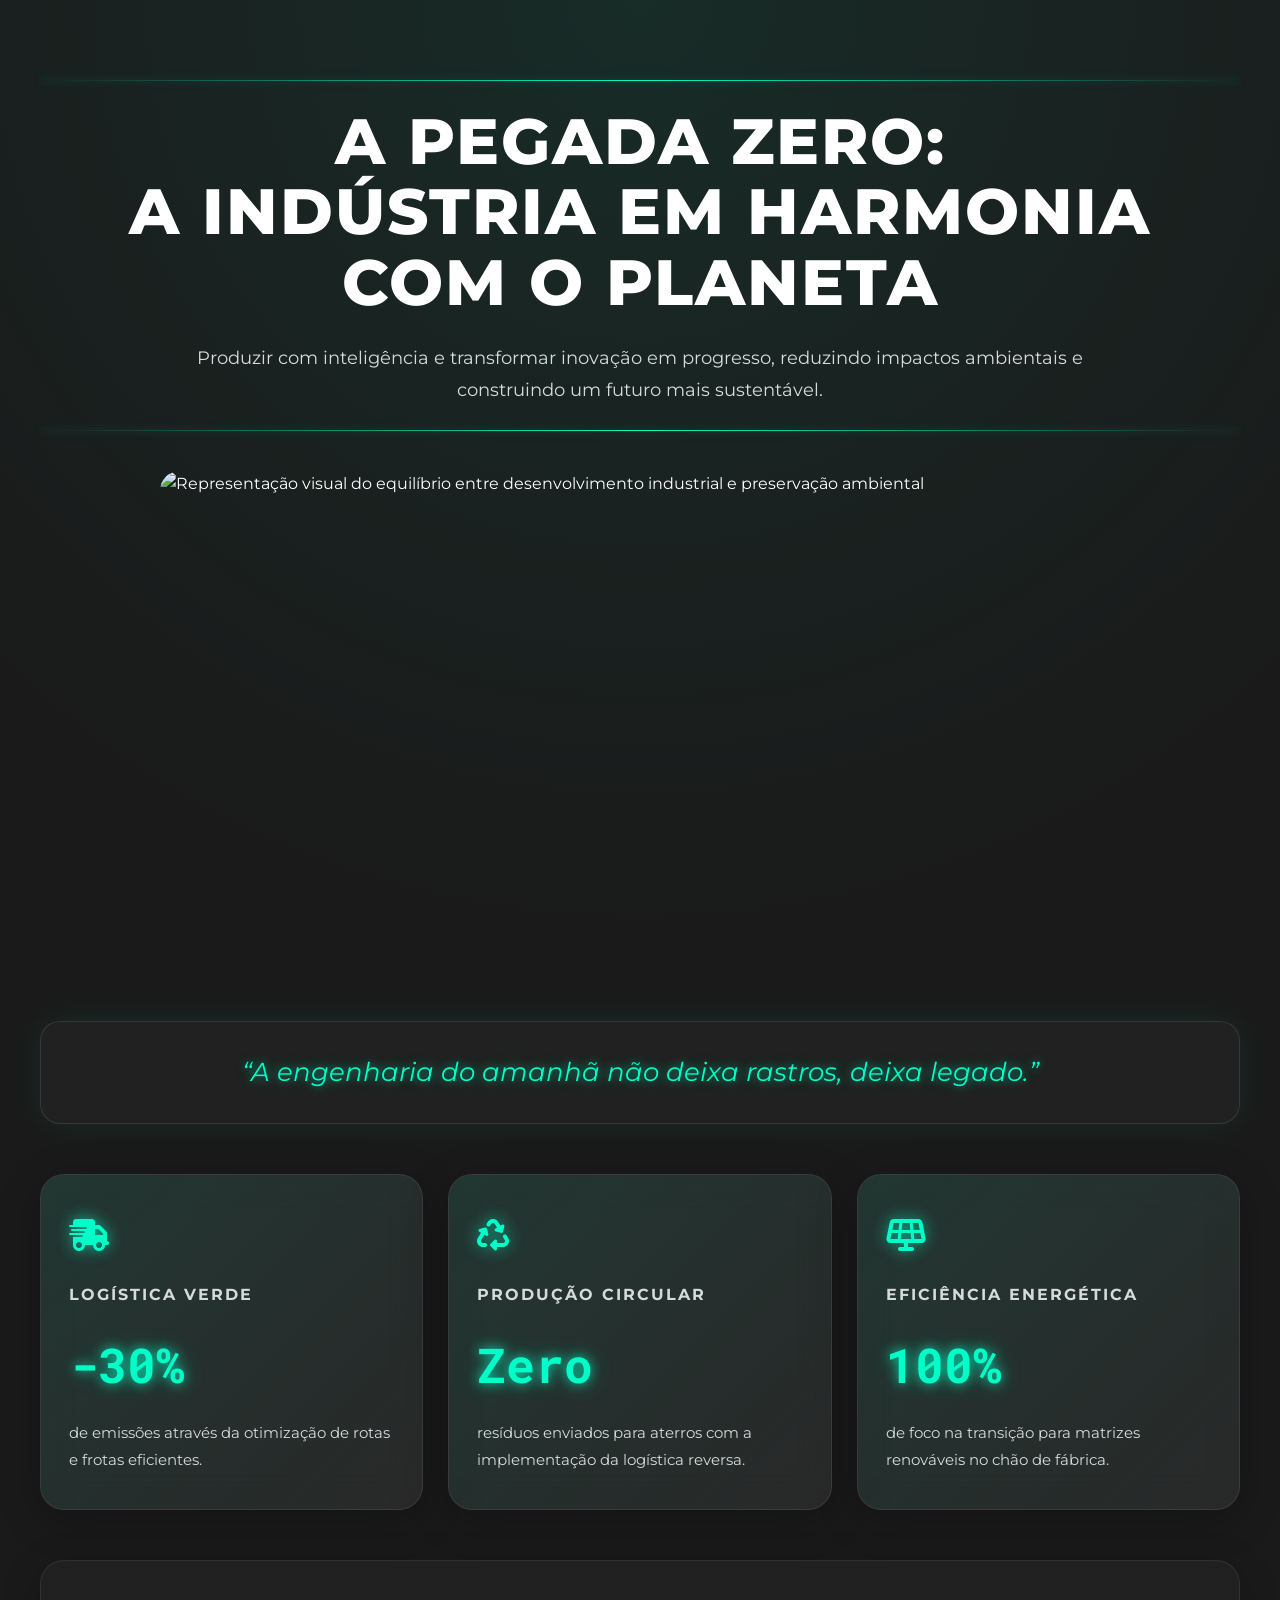
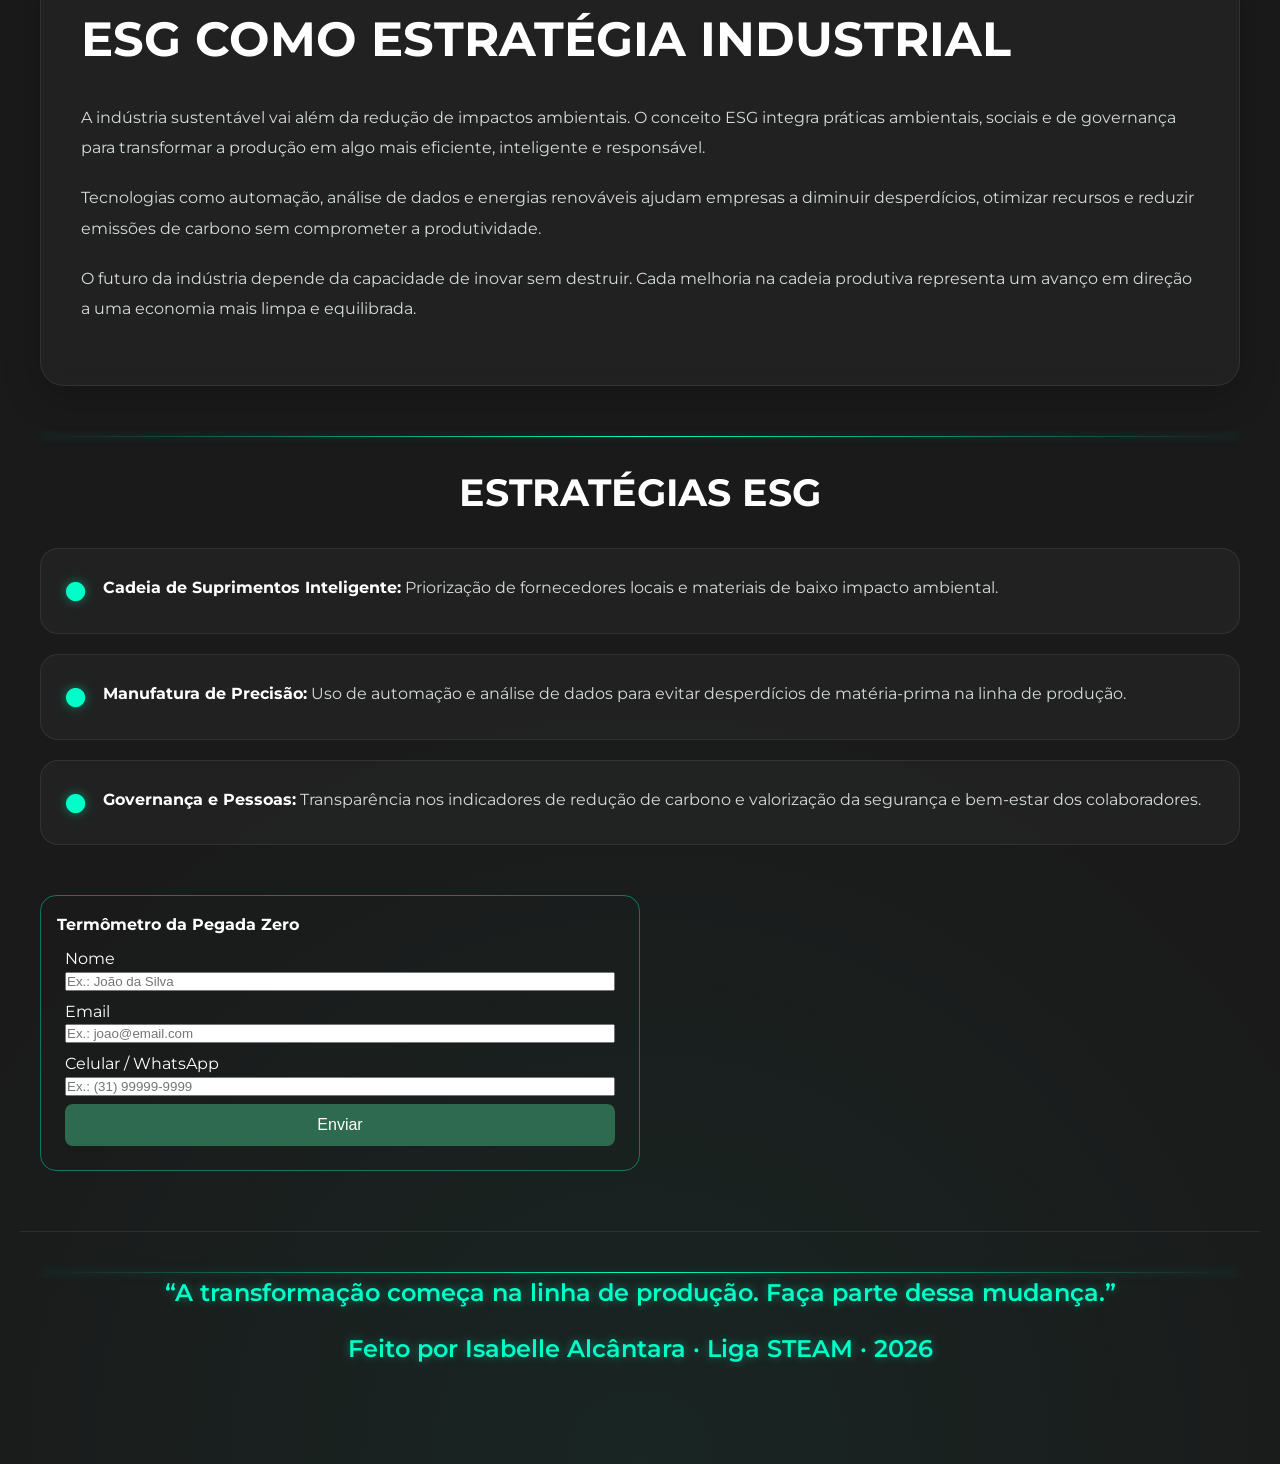
==== commit 51af85b4: "Atualização do projeto" ====
--- a/PI Guiado - Inicio Guiado/index.html
+++ b/PI Guiado - Inicio Guiado/index.html
@@ -18,6 +18,7 @@
   <link rel="preconnect" href="https://fonts.gstatic.com" crossorigin>
 
   <link href="https://fonts.googleapis.com/css2?family=Montserrat:wght@400;500;600;700;800&family=Roboto+Mono:wght@400;500;700&display=swap" rel="stylesheet">
+
 
   <!-- FONT AWESOME -->
   <link rel="stylesheet"
@@ -235,6 +236,30 @@
 
     </section>
 
+    <form >
+      <form>
+        <h2>Termômetro da Pegada Zero </h2>
+
+  <div>
+    <label for="nome">Nome</label>
+    <input type="text" id="nome" name= "nome" placeholder="Ex.: João da Silva" required minlength="5">
+  </div>
+
+  <div>
+    <label for="email">Email</label>
+    <input type="email" id="email"  name= "email" placeholder="Ex.: joao@email.com" required>
+  </div>
+
+  <div>
+    <label for="celular">Celular / WhatsApp</label>
+    <input type="tel" id="celular"  name= "celular" placeholder="Ex.: (31) 99999-9999">
+  </div>
+  <div>
+    <button type="submit">Enviar</button>
+  </div>
+  
+    </form>
+
   </main>
 
   <!-- ========================================================
--- a/PI Guiado - Inicio Guiado/style.css
+++ b/PI Guiado - Inicio Guiado/style.css
@@ -1,5 +1,3 @@
-<style>
-
 /* ===== RESET BÁSICO — não precisa mexer ===== */
 
 *{
@@ -137,7 +135,7 @@
 
  width: 80%;
 
- height: 400px;
+ height: 500px;
 
  object-fit: cover;
 
@@ -244,6 +242,7 @@
   position: relative;
 
   z-index: 2;
+
 }
 
 .icon{
@@ -410,6 +409,53 @@
   color: var(--white);
 }
 
+form{
+    width: 50%;
+    border: 1px solid rgba(0,255,200,0.4);
+    border-radius: 1rem;
+    padding: 1rem;
+}
+
+form h2{
+    font-size: medium;
+    text-align: justify;
+    color: white;
+}
+
+form div{
+    display: flex;
+    flex-direction: column;
+    margin: 0.5rem;
+}
+
+form label{
+
+}
+
+form input {
+
+}
+
+form button{
+  background-color: #2d6a4f;
+  color: white;
+  border: none;
+  padding: 12px 24px;
+  border-radius: 8px;
+  font-size: 16px;
+  cursor: pointer;
+  transition: 0.3s ease;
+}
+
+form button:hover{
+  background-color: #40916c;
+  transform: scale(1.05);
+}
+
+footer {
+
+}
+
 /* ===== RODAPÉ ===== */
 
 footer{
